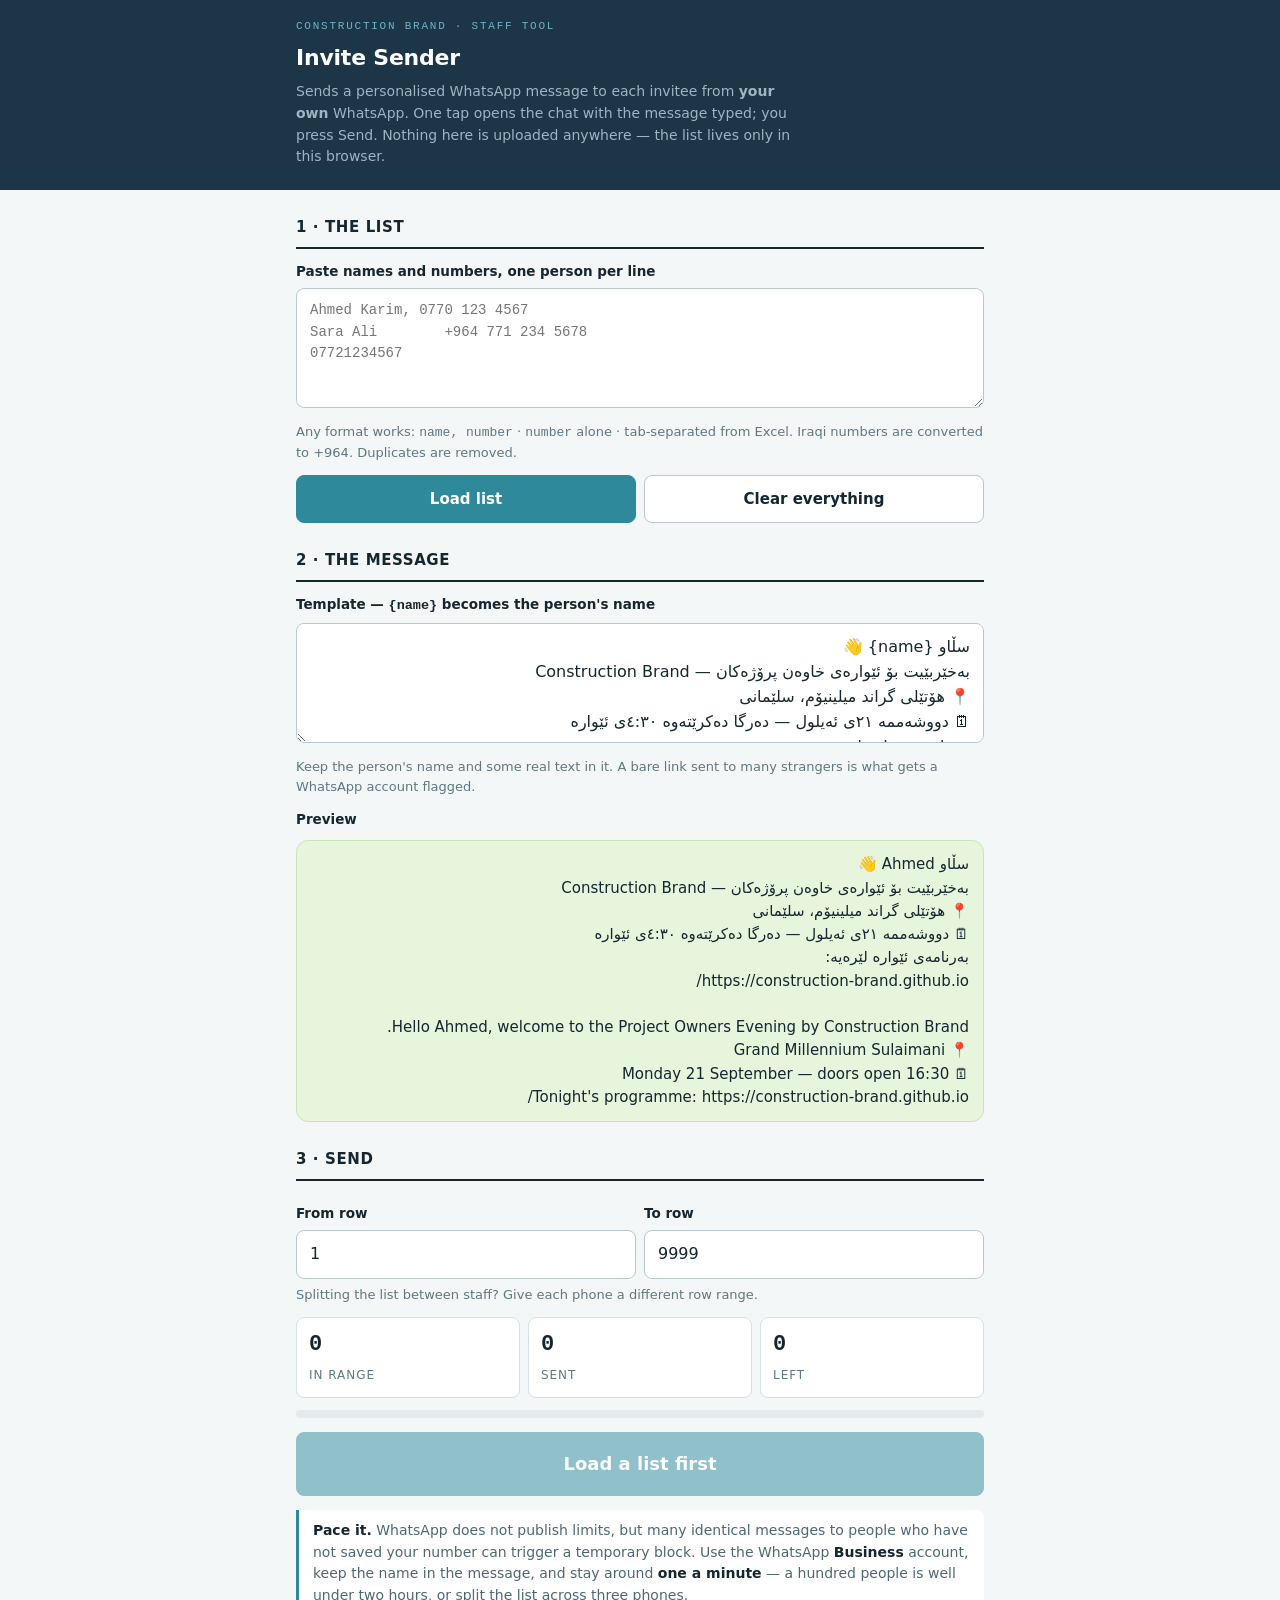
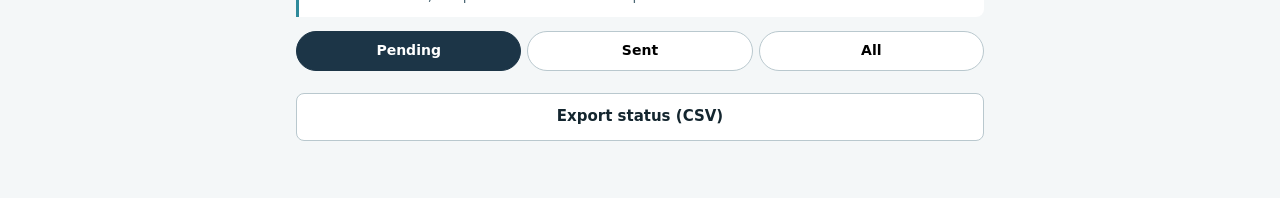
==== tools/whatsapp-sender.html @ 293e6457 "Invite Sender: personalised WhatsApp click-to-chat console for staff tools/whatsapp-sender.html - pa" ====
<!DOCTYPE html>
<html lang="en">
<head>
<meta charset="utf-8">
<meta name="viewport" content="width=device-width, initial-scale=1">
<title>Invite Sender</title>
<meta name="robots" content="noindex">
<link rel="icon" href="data:image/svg+xml,%3Csvg xmlns='http://www.w3.org/2000/svg' viewBox='0 0 64 64'%3E%3Crect width='64' height='64' rx='13' fill='%231C3547'/%3E%3Cpath d='M20 44 40 24M40 24h-9m9 0v9' fill='none' stroke='%232E8A9B' stroke-width='6' stroke-linecap='round' stroke-linejoin='round'/%3E%3C/svg%3E">
<style>
  :root {
    --navy: #1C3547; --navy-deep: #13262F; --teal: #2E8A9B; --teal-ink: #1F6D7E;
    --ground: #F4F7F8; --surface: #fff; --rule: #D6E0E4; --rule-strong: #B9C8CE;
    --text: #14262F; --text-2: #4C6875; --text-3: #5E7783;
    --ok: #1F7A4D; --ok-soft: #E3F3EA; --warn: #945C05; --warn-soft: #FBEFD8;
    --mono: "IBM Plex Mono", ui-monospace, Consolas, monospace;
  }
  * { box-sizing: border-box; }
  html { background: var(--navy); }
  body {
    margin: 0; font: 16px/1.55 "Segoe UI", system-ui, Tahoma, sans-serif; color: var(--text);
    background: var(--ground); -webkit-tap-highlight-color: transparent;
  }
  .wrap { max-width: 720px; margin-inline: auto; padding: 0 16px 60px; }

  header { background: var(--navy); color: #fff; }
  header .wrap { padding-block: 18px 22px; }
  header h1 { margin: 0; font-size: 22px; letter-spacing: -.01em; }
  header p { margin: 6px 0 0; color: #9DB6C2; font-size: 14px; max-width: 56ch; }
  .eyebrow { font-family: var(--mono); font-size: 11px; letter-spacing: .16em; text-transform: uppercase; color: #6FB3C4; margin: 0 0 6px; }

  section { margin-top: 26px; }
  h2 { font-size: 15px; letter-spacing: .04em; text-transform: uppercase; margin: 0 0 10px; padding-bottom: 8px; border-bottom: 2px solid var(--text); display: flex; justify-content: space-between; align-items: baseline; gap: 10px; }
  h2 small { font-family: var(--mono); font-size: 11px; color: var(--text-3); letter-spacing: .08em; text-transform: none; }

  textarea, input[type=number], input[type=text] {
    width: 100%; font: inherit; font-size: 16px; color: var(--text); background: var(--surface);
    border: 1px solid var(--rule-strong); border-radius: 8px; padding: 11px 13px; -webkit-appearance: none;
  }
  textarea { min-height: 120px; resize: vertical; }
  textarea.mono { font-family: var(--mono); font-size: 14px; }
  label { display: block; font-size: 13.5px; font-weight: 600; margin: 12px 0 6px; }
  .hint { font-size: 13px; color: var(--text-3); margin: 6px 0 0; }

  .btn {
    display: inline-flex; align-items: center; justify-content: center; gap: 8px; min-height: 48px; padding: 10px 18px;
    border-radius: 8px; border: 1px solid var(--rule-strong); background: var(--surface); color: var(--text);
    font: inherit; font-weight: 600; font-size: 15px; text-decoration: none; cursor: pointer; touch-action: manipulation; user-select: none;
  }
  .btn:active { background: var(--ground); }
  .btn--primary { background: var(--teal); border-color: var(--teal); color: #fff; }
  .btn--primary:active { background: var(--teal-ink); }
  .btn--big { width: 100%; min-height: 64px; font-size: 18px; margin-top: 14px; }
  .btn[disabled] { opacity: .5; pointer-events: none; }
  .row-actions { display: flex; gap: 8px; flex-wrap: wrap; margin-top: 12px; }
  .row-actions .btn { flex: 1 1 150px; }

  .stat { display: grid; grid-template-columns: repeat(3, 1fr); gap: 8px; margin-top: 12px; }
  .stat div { background: var(--surface); border: 1px solid var(--rule); border-radius: 8px; padding: 10px 12px; }
  .stat b { display: block; font-size: 22px; font-family: var(--mono); }
  .stat span { font-size: 12px; color: var(--text-3); text-transform: uppercase; letter-spacing: .08em; }
  .meter { height: 8px; background: #E4EBEE; border-radius: 999px; overflow: hidden; margin-top: 12px; }
  .meter i { display: block; height: 100%; width: 0; background: var(--teal); transition: width .4s; }

  .preview { background: #E7F5DC; border: 1px solid #C9E4B6; border-radius: 12px; padding: 12px 14px; white-space: pre-wrap; font-size: 15px; margin-top: 10px; }
  .range { display: grid; grid-template-columns: 1fr 1fr; gap: 8px; }

  .tabs { display: flex; gap: 6px; margin: 14px 0 10px; }
  .tab { flex: 1; min-height: 40px; border: 1px solid var(--rule-strong); background: var(--surface); border-radius: 999px; font: inherit; font-size: 14px; font-weight: 600; cursor: pointer; }
  .tab[aria-selected=true] { background: var(--navy); color: #fff; border-color: var(--navy); }

  ul.list { list-style: none; margin: 0; padding: 0; display: grid; gap: 8px; }
  li.p { display: grid; grid-template-columns: minmax(0,1fr) auto; gap: 10px; align-items: center; background: var(--surface); border: 1px solid var(--rule); border-radius: 10px; padding: 10px 12px; }
  li.p.sent { background: var(--ok-soft); border-color: #BFE3CD; }
  li.p .name { font-weight: 600; overflow-wrap: anywhere; }
  li.p .num { font-family: var(--mono); font-size: 13px; color: var(--text-2); }
  li.p .num bdi { unicode-bidi: isolate; }
  li.p .when { font-size: 12px; color: var(--ok); }
  li.p .go { min-height: 44px; padding: 8px 14px; }
  li.p .undo { background: none; border: 0; color: var(--text-3); font: inherit; font-size: 12px; text-decoration: underline; cursor: pointer; padding: 6px 0 0; }

  .bad { background: var(--warn-soft); border: 1px solid #F0D9A8; color: var(--warn); border-radius: 8px; padding: 10px 12px; font-size: 13.5px; margin-top: 10px; white-space: pre-wrap; font-family: var(--mono); }
  .note { background: var(--surface); border-inline-start: 3px solid var(--teal); padding: 10px 14px; font-size: 14px; color: var(--text-2); margin-top: 14px; border-radius: 0 8px 8px 0; }
  .note b { color: var(--text); }
  [hidden] { display: none !important; }
</style>
</head>
<body>

<header>
  <div class="wrap">
    <p class="eyebrow">Construction Brand · staff tool</p>
    <h1>Invite Sender</h1>
    <p>Sends a personalised WhatsApp message to each invitee from <b>your own</b> WhatsApp. One tap opens the chat with the message typed; you press Send. Nothing here is uploaded anywhere — the list lives only in this browser.</p>
  </div>
</header>

<main class="wrap">

  <section>
    <h2>1 · The list <small id="parsedCount"></small></h2>
    <label for="raw">Paste names and numbers, one person per line</label>
    <textarea id="raw" class="mono" placeholder="Ahmed Karim, 0770 123 4567
Sara Ali	+964 771 234 5678
07721234567"></textarea>
    <p class="hint">Any format works: <code>name, number</code> · <code>number</code> alone · tab-separated from Excel. Iraqi numbers are converted to +964. Duplicates are removed.</p>
    <div class="row-actions">
      <button type="button" class="btn btn--primary" id="loadBtn">Load list</button>
      <button type="button" class="btn" id="clearBtn">Clear everything</button>
    </div>
    <div class="bad" id="badLines" hidden></div>
  </section>

  <section>
    <h2>2 · The message</h2>
    <label for="msg">Template — <code>{name}</code> becomes the person's name</label>
    <textarea id="msg" dir="auto"></textarea>
    <p class="hint">Keep the person's name and some real text in it. A bare link sent to many strangers is what gets a WhatsApp account flagged.</p>
    <label>Preview</label>
    <div class="preview" id="preview" dir="auto">—</div>
  </section>

  <section>
    <h2>3 · Send <small id="rangeLabel"></small></h2>
    <div class="range">
      <div><label for="from">From row</label><input type="number" id="from" min="1" value="1"></div>
      <div><label for="to">To row</label><input type="number" id="to" min="1" value="9999"></div>
    </div>
    <p class="hint">Splitting the list between staff? Give each phone a different row range.</p>

    <div class="stat">
      <div><b id="sTotal">0</b><span>in range</span></div>
      <div><b id="sSent">0</b><span>sent</span></div>
      <div><b id="sLeft">0</b><span>left</span></div>
    </div>
    <div class="meter"><i id="meterFill"></i></div>

    <a class="btn btn--primary btn--big" id="nextBtn" href="#" target="_blank" rel="noopener">Send next</a>
    <p class="hint" id="nextWho"></p>

    <div class="note"><b>Pace it.</b> WhatsApp does not publish limits, but many identical messages to people who have not saved your number can trigger a temporary block. Use the WhatsApp <b>Business</b> account, keep the name in the message, and stay around <b>one a minute</b> — a hundred people is well under two hours, or split the list across three phones.</div>

    <div class="tabs" role="tablist">
      <button class="tab" role="tab" aria-selected="true" data-f="pending">Pending</button>
      <button class="tab" role="tab" aria-selected="false" data-f="sent">Sent</button>
      <button class="tab" role="tab" aria-selected="false" data-f="all">All</button>
    </div>
    <ul class="list" id="list"></ul>

    <div class="row-actions">
      <button type="button" class="btn" id="exportBtn">Export status (CSV)</button>
    </div>
  </section>
</main>

<script>
(function () {
  "use strict";
  var $ = function (id) { return document.getElementById(id); };
  var KEY_LIST = "cb.wa.list", KEY_MSG = "cb.wa.msg", KEY_RAW = "cb.wa.raw", KEY_RANGE = "cb.wa.range";

  var DEFAULT_MSG =
    "سڵاو {name} 👋\n" +
    "بەخێربێیت بۆ ئێوارەی خاوەن پرۆژەکان — Construction Brand\n" +
    "📍 هۆتێلی گراند میلینیۆم، سلێمانی\n" +
    "🗓 دووشەممە ٢١ی ئەیلول — دەرگا دەکرێتەوە ٤:٣٠ی ئێوارە\n" +
    "بەرنامەی ئێوارە لێرەیە:\n" +
    "https://construction-brand.github.io/\n\n" +
    "Hello {name}, welcome to the Project Owners Evening by Construction Brand.\n" +
    "📍 Grand Millennium Sulaimani\n" +
    "🗓 Monday 21 September — doors open 16:30\n" +
    "Tonight's programme: https://construction-brand.github.io/";

  function get(k) { try { return localStorage.getItem(k); } catch (e) { return null; } }
  function set(k, v) { try { localStorage.setItem(k, v); } catch (e) {} }

  /* ---- Iraqi mobile normalisation -------------------------------------
     07XX XXX XXXX · +964 7XX … · 00964 … · 964 … · 7XX XXX XXXX
     All become 9647XXXXXXXXX (13 digits) for wa.me. */
  function normalize(raw) {
    var d = String(raw).replace(/[^\d+]/g, "");
    if (d.charAt(0) === "+") { d = d.slice(1); }
    if (d.indexOf("00") === 0) { d = d.slice(2); }
    if (d.indexOf("964") === 0) { /* already international */ }
    else if (d.charAt(0) === "0") { d = "964" + d.slice(1); }
    else if (/^7\d{9}$/.test(d)) { d = "964" + d; }
    return /^9647\d{9}$/.test(d) ? d : null;
  }
  function pretty(n) { return "+" + n.slice(0, 3) + " " + n.slice(3, 6) + " " + n.slice(6, 9) + " " + n.slice(9); }

  function parse(text) {
    var people = [], bad = [], seen = {};
    text.split(/\r?\n/).forEach(function (line, i) {
      var s = line.trim();
      if (!s) { return; }
      var m = s.match(/(\+?\d[\d\s\-().]{7,}\d)/);
      var num = m ? normalize(m[1]) : null;
      if (!num) { bad.push("line " + (i + 1) + ": " + s); return; }
      if (seen[num]) { return; }
      seen[num] = true;
      var name = s.replace(m[1], "").replace(/^[\s,;\t|:-]+|[\s,;\t|:-]+$/g, "").replace(/\s{2,}/g, " ").trim();
      people.push({ name: name, num: num, sent: null });
    });
    return { people: people, bad: bad };
  }

  /* ---- state ---------------------------------------------------------- */
  var people = [], filter = "pending";
  try { people = JSON.parse(get(KEY_LIST) || "[]"); } catch (e) { people = []; }
  $("raw").value = get(KEY_RAW) || "";
  $("msg").value = get(KEY_MSG) || DEFAULT_MSG;
  try { var r = JSON.parse(get(KEY_RANGE) || "{}"); if (r.from) { $("from").value = r.from; } if (r.to) { $("to").value = r.to; } } catch (e) {}

  function firstName(p) { return (p.name || "").split(/\s+/)[0] || ""; }
  function message(p) {
    var name = firstName(p);
    var out = $("msg").value.replace(/\{name\}/g, name);
    /* no name on that line: tidy the doubled space it leaves behind */
    if (!name) { out = out.replace(/[ \t]{2,}/g, " ").replace(/ +(?=[\n,،])/g, ""); }
    return out;
  }
  function waUrl(p) { return "https://wa.me/" + p.num + "?text=" + encodeURIComponent(message(p)); }

  function range() {
    var from = Math.max(1, parseInt($("from").value, 10) || 1);
    var to = Math.max(from, parseInt($("to").value, 10) || 9999);
    return { from: from, to: to };
  }
  function inRange(i) { var r = range(); return i + 1 >= r.from && i + 1 <= r.to; }

  function save() { set(KEY_LIST, JSON.stringify(people)); }

  /* ---- render --------------------------------------------------------- */
  function render() {
    var r = range();
    set(KEY_RANGE, JSON.stringify(r));
    $("rangeLabel").textContent = people.length ? "rows " + r.from + "–" + Math.min(r.to, people.length) + " of " + people.length : "";

    var scoped = people.map(function (p, i) { return { p: p, i: i }; }).filter(function (x) { return inRange(x.i); });
    var sent = scoped.filter(function (x) { return x.p.sent; }).length;
    $("sTotal").textContent = scoped.length;
    $("sSent").textContent = sent;
    $("sLeft").textContent = scoped.length - sent;
    $("meterFill").style.width = scoped.length ? (100 * sent / scoped.length).toFixed(1) + "%" : "0%";

    var next = scoped.filter(function (x) { return !x.p.sent; })[0];
    var nb = $("nextBtn");
    if (next) {
      nb.href = waUrl(next.p);
      nb.textContent = "Send next → " + (next.p.name || pretty(next.p.num));
      nb.removeAttribute("disabled");
      nb.dataset.i = next.i;
      $("nextWho").textContent = "Opens WhatsApp for " + pretty(next.p.num) + ". Press Send there, then come back and tap again.";
    } else {
      nb.href = "#"; nb.textContent = scoped.length ? "All sent in this range ✓" : "Load a list first";
      nb.setAttribute("disabled", ""); delete nb.dataset.i;
      $("nextWho").textContent = "";
    }

    $("preview").textContent = people.length ? message(people[0]) : $("msg").value.replace(/\{name\}/g, "Ahmed");

    var ul = $("list"); ul.textContent = "";
    scoped.forEach(function (x) {
      var p = x.p;
      if (filter === "pending" && p.sent) { return; }
      if (filter === "sent" && !p.sent) { return; }
      var li = document.createElement("li"); li.className = "p" + (p.sent ? " sent" : "");
      var left = document.createElement("div");
      var nm = document.createElement("div"); nm.className = "name"; nm.textContent = (x.i + 1) + ". " + (p.name || "—");
      var num = document.createElement("div"); num.className = "num"; var b = document.createElement("bdi"); b.textContent = pretty(p.num); num.appendChild(b);
      left.appendChild(nm); left.appendChild(num);
      if (p.sent) {
        var w = document.createElement("div"); w.className = "when"; w.textContent = "sent " + new Date(p.sent).toLocaleTimeString([], { hour: "2-digit", minute: "2-digit" });
        var u = document.createElement("button"); u.type = "button"; u.className = "undo"; u.textContent = "undo";
        u.addEventListener("click", function () { p.sent = null; save(); render(); });
        left.appendChild(w); left.appendChild(u);
      }
      var go = document.createElement("a"); go.className = "btn go" + (p.sent ? "" : " btn--primary"); go.href = waUrl(p); go.target = "_blank"; go.rel = "noopener";
      go.textContent = p.sent ? "Again" : "Send";
      go.addEventListener("click", function () { mark(x.i); });
      li.appendChild(left); li.appendChild(go);
      ul.appendChild(li);
    });
  }

  function mark(i) {
    /* optimistic: the tap opened WhatsApp; "undo" covers a change of mind */
    setTimeout(function () { people[i].sent = Date.now(); save(); render(); }, 300);
  }

  /* ---- wiring --------------------------------------------------------- */
  $("loadBtn").addEventListener("click", function () {
    var res = parse($("raw").value);
    set(KEY_RAW, $("raw").value);
    /* keep sent-status for numbers already in the list */
    var prev = {}; people.forEach(function (p) { prev[p.num] = p.sent; });
    res.people.forEach(function (p) { if (prev[p.num]) { p.sent = prev[p.num]; } });
    people = res.people; save();
    $("parsedCount").textContent = people.length + " people";
    $("badLines").hidden = !res.bad.length;
    $("badLines").textContent = res.bad.length ? "Could not read a valid Iraqi mobile number on:\n" + res.bad.join("\n") : "";
    render();
  });
  $("clearBtn").addEventListener("click", function () {
    if (!confirm("Remove the list and all sent marks from this browser?")) { return; }
    people = []; save(); $("raw").value = ""; set(KEY_RAW, ""); $("parsedCount").textContent = ""; $("badLines").hidden = true; render();
  });
  $("msg").addEventListener("input", function () { set(KEY_MSG, $("msg").value); render(); });
  $("from").addEventListener("input", render);
  $("to").addEventListener("input", render);
  $("nextBtn").addEventListener("click", function () { if (this.dataset.i != null) { mark(parseInt(this.dataset.i, 10)); } });
  Array.prototype.forEach.call(document.querySelectorAll(".tab"), function (t) {
    t.addEventListener("click", function () {
      filter = t.dataset.f;
      Array.prototype.forEach.call(document.querySelectorAll(".tab"), function (x) { x.setAttribute("aria-selected", x === t ? "true" : "false"); });
      render();
    });
  });
  $("exportBtn").addEventListener("click", function () {
    var rows = [["row", "name", "number", "status", "sent_at"]].concat(people.map(function (p, i) {
      return [i + 1, p.name, "+" + p.num, p.sent ? "sent" : "pending", p.sent ? new Date(p.sent).toISOString() : ""];
    }));
    var csv = rows.map(function (r) { return r.map(function (c) { return '"' + String(c).replace(/"/g, '""') + '"'; }).join(","); }).join("\r\n");
    var a = document.createElement("a"); a.href = "data:text/csv;charset=utf-8,﻿" + encodeURIComponent(csv); a.download = "invite-status.csv";
    document.body.appendChild(a); a.click(); document.body.removeChild(a);
  });

  if (people.length) { $("parsedCount").textContent = people.length + " people"; }
  render();
})();
</script>
</body>
</html>
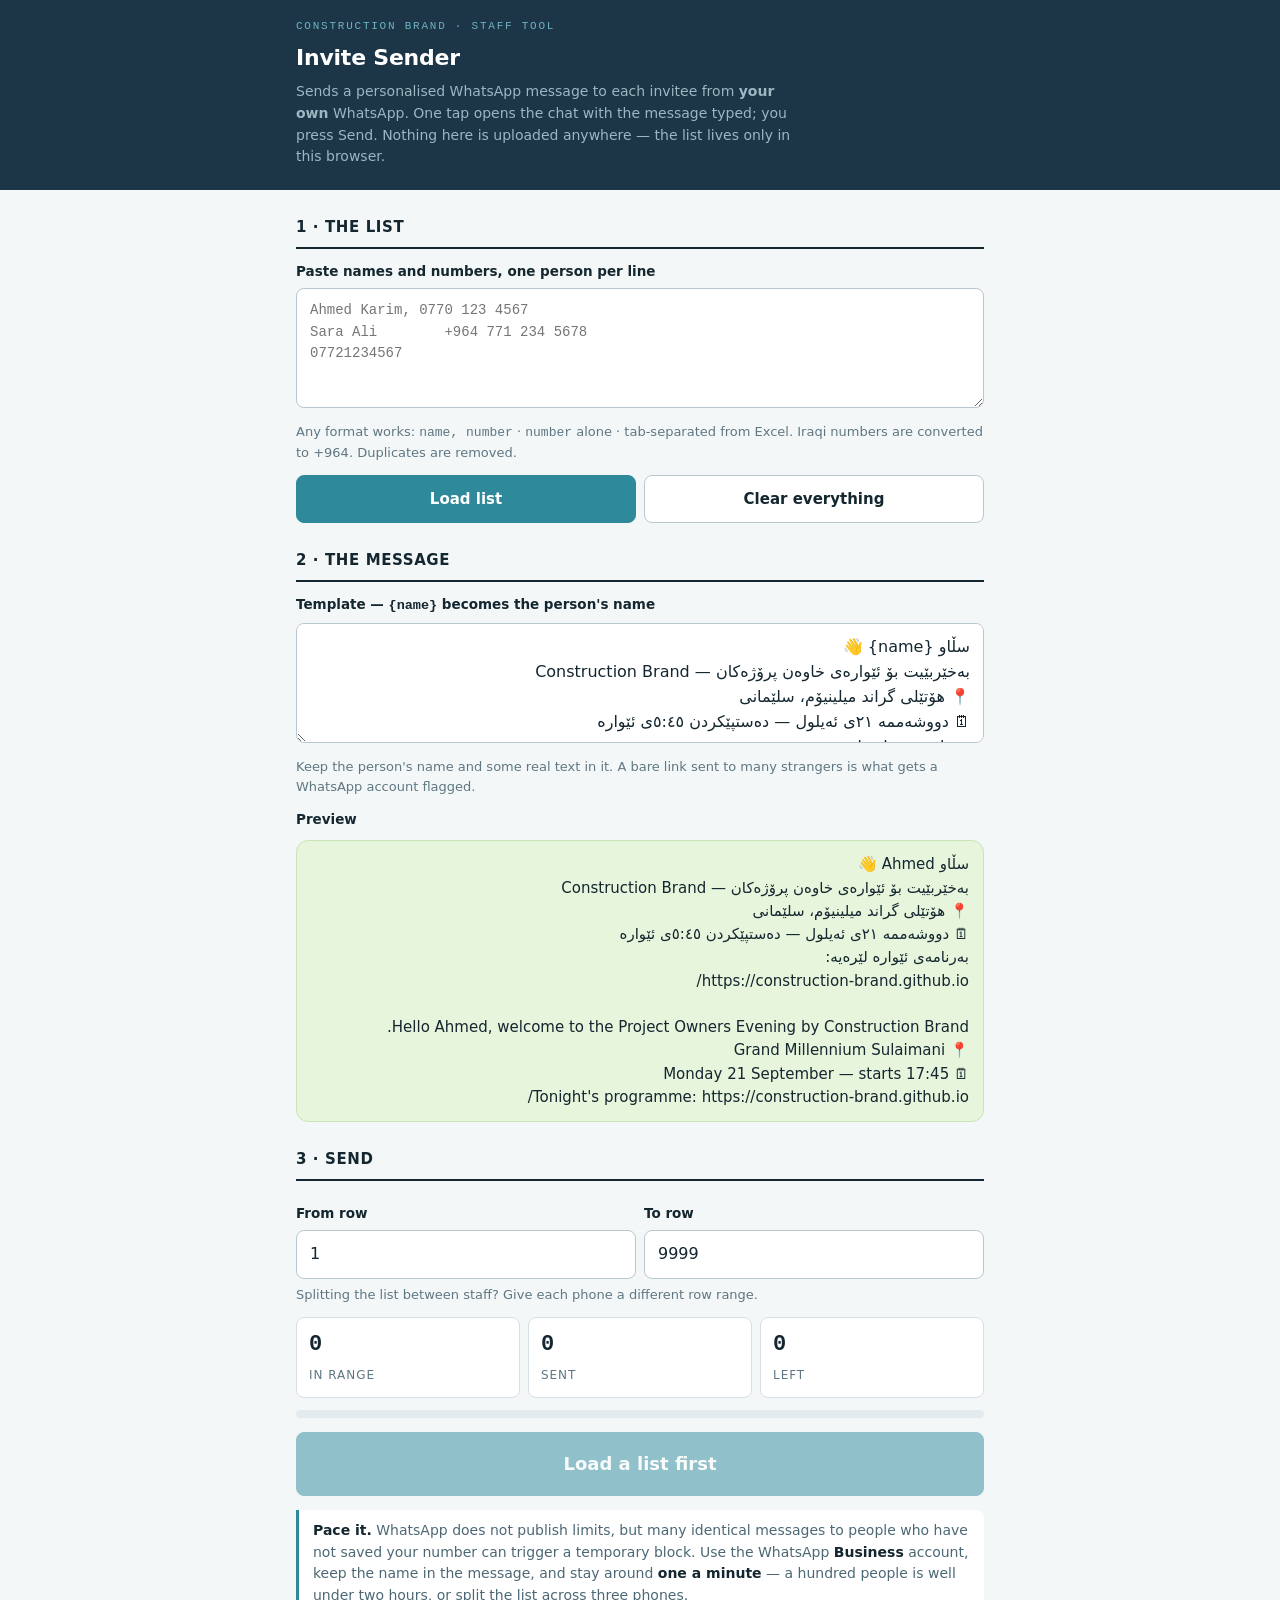
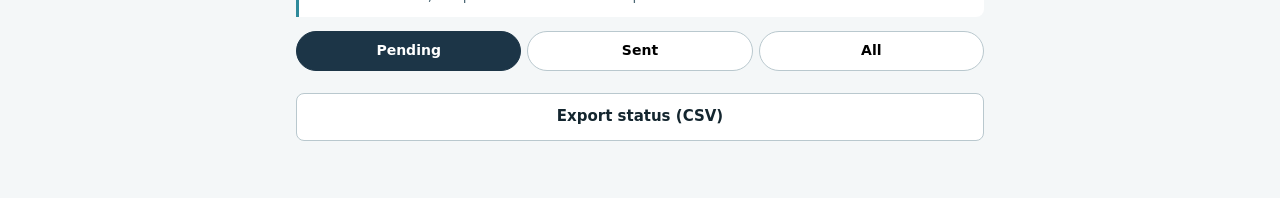
==== commit 630efc92: "The confirmed running order: Momentum evening, 17:45 to 20:00 Six items from the client's sheet (20 " ====
--- a/tools/whatsapp-sender.html
+++ b/tools/whatsapp-sender.html
@@ -162,12 +162,12 @@
     "سڵاو {name} 👋\n" +
     "بەخێربێیت بۆ ئێوارەی خاوەن پرۆژەکان — Construction Brand\n" +
     "📍 هۆتێلی گراند میلینیۆم، سلێمانی\n" +
-    "🗓 دووشەممە ٢١ی ئەیلول — دەرگا دەکرێتەوە ٤:٣٠ی ئێوارە\n" +
+    "🗓 دووشەممە ٢١ی ئەیلول — دەستپێکردن ٥:٤٥ی ئێوارە\n" +
     "بەرنامەی ئێوارە لێرەیە:\n" +
     "https://construction-brand.github.io/\n\n" +
     "Hello {name}, welcome to the Project Owners Evening by Construction Brand.\n" +
     "📍 Grand Millennium Sulaimani\n" +
-    "🗓 Monday 21 September — doors open 16:30\n" +
+    "🗓 Monday 21 September — starts 17:45\n" +
     "Tonight's programme: https://construction-brand.github.io/";
 
   function get(k) { try { return localStorage.getItem(k); } catch (e) { return null; } }
@@ -207,7 +207,11 @@
   var people = [], filter = "pending";
   try { people = JSON.parse(get(KEY_LIST) || "[]"); } catch (e) { people = []; }
   $("raw").value = get(KEY_RAW) || "";
-  $("msg").value = get(KEY_MSG) || DEFAULT_MSG;
+  var savedMsg = get(KEY_MSG);
+  /* a template saved on this phone before the running order was confirmed
+     still says 4:30 - replace it rather than send the wrong time */
+  if (savedMsg && /٤:٣٠|16:30/.test(savedMsg)) { savedMsg = null; set(KEY_MSG, DEFAULT_MSG); }
+  $("msg").value = savedMsg || DEFAULT_MSG;
   try { var r = JSON.parse(get(KEY_RANGE) || "{}"); if (r.from) { $("from").value = r.from; } if (r.to) { $("to").value = r.to; } } catch (e) {}
 
   function firstName(p) { return (p.name || "").split(/\s+/)[0] || ""; }
@@ -324,8 +328,47 @@
     document.body.appendChild(a); a.click(); document.body.removeChild(a);
   });
 
-  if (people.length) { $("parsedCount").textContent = people.length + " people"; }
-  render();
+  /* ---- pre-filled link: #list=<base64url utf-8>[&msg=<base64url>] -------
+     Made by tools/make_invite_link.py. The list travels in the URL FRAGMENT,
+     which browsers never send to the server, so the public site never sees
+     a number - only whoever holds the link does. Opening the link fills the
+     field and loads it; sent-marks already on this phone are kept. */
+  function unb64(s) {
+    s = s.replace(/-/g, "+").replace(/_/g, "/");
+    while (s.length % 4) { s += "="; }
+    var bin = atob(s), bytes = new Uint8Array(bin.length);
+    for (var i = 0; i < bin.length; i++) { bytes[i] = bin.charCodeAt(i); }
+    return new TextDecoder("utf-8").decode(bytes);
+  }
+  function fromHash() {
+    var h = location.hash.replace(/^#/, "");
+    if (!h) { return false; }
+    var params = {};
+    h.split("&").forEach(function (kv) {
+      var i = kv.indexOf("=");
+      if (i > 0) { params[kv.slice(0, i)] = kv.slice(i + 1); }
+    });
+    var got = false;
+    try {
+      if (params.list) { $("raw").value = unb64(params.list); got = true; }
+      if (params.msg)  { $("msg").value = unb64(params.msg); set(KEY_MSG, $("msg").value); }
+    } catch (e) { return false; }
+    /* drop the long fragment from the address bar; the list is now stored here */
+    if (got && window.history && history.replaceState) {
+      try { history.replaceState(null, "", location.pathname + location.search); } catch (e2) {}
+    }
+    return got;
+  }
+
+  if (fromHash()) {
+    $("loadBtn").click();
+  } else {
+    if (people.length) { $("parsedCount").textContent = people.length + " people"; }
+    render();
+  }
+  /* a link opened while the page is already showing is a fragment change,
+     not a reload - apply it the same way */
+  window.addEventListener("hashchange", function () { if (fromHash()) { $("loadBtn").click(); } });
 })();
 </script>
 </body>
